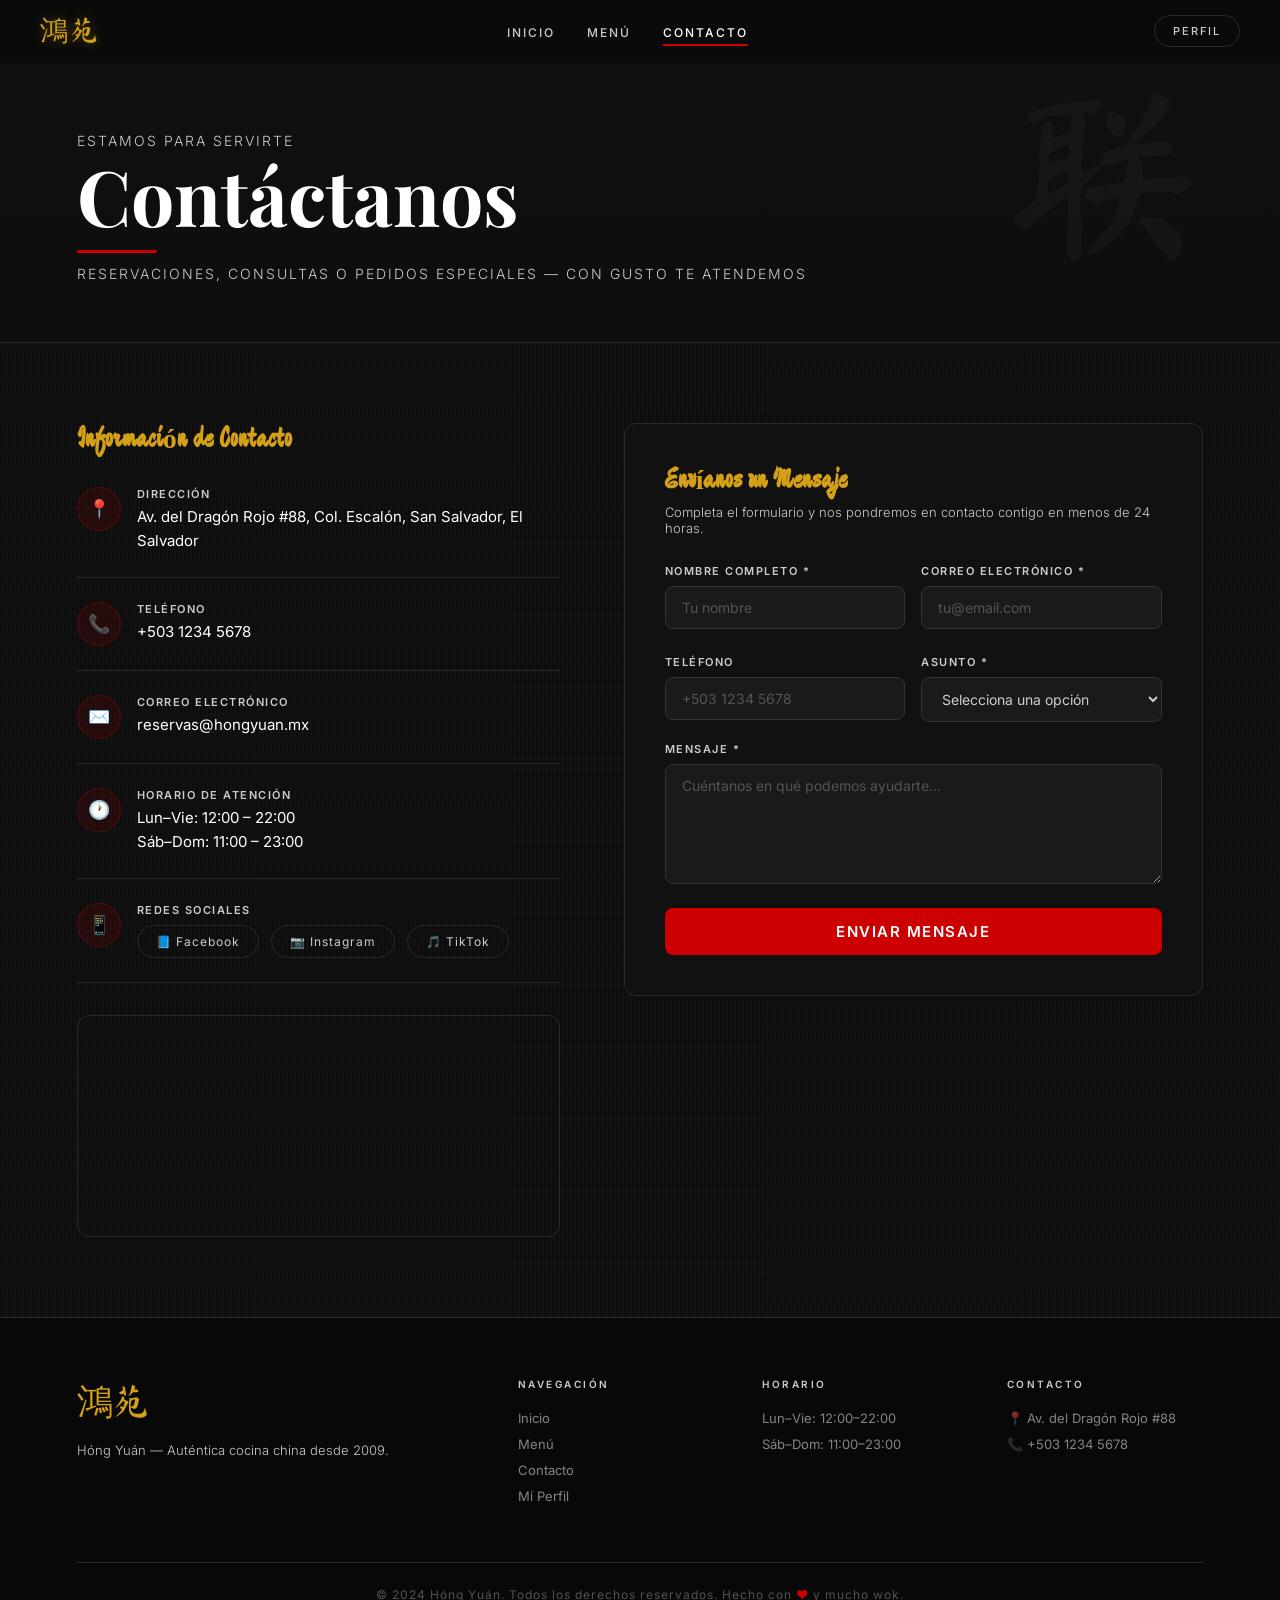
==== contacto.html @ 941974d9 "Add files via upload" ====
<!DOCTYPE html>
<html lang="es">

<head>
  <meta charset="UTF-8">
  <meta name="viewport" content="width=device-width, initial-scale=1.0">
  <title>Contacto — Hóng Yuán</title>
  <link rel="preconnect" href="https://fonts.googleapis.com">
  <link
    href="https://fonts.googleapis.com/css2?family=Ma+Shan+Zheng&family=Noto+Serif+SC:wght@300;400;600;700&display=swap"
    rel="stylesheet">
  <link rel="stylesheet" href="css/style.css">
  <style>
    .contacto-section {
      padding: 80px 6%;
    }

    .contacto-grid {
      display: grid;
      grid-template-columns: 1fr 1.2fr;
      gap: 64px;
      align-items: start;
    }

    /* Columna info */
    .info-col h3 {
      font-family: var(--font-titulo);
      font-size: 28px;
      color: var(--color-dorado);
      margin-bottom: 32px;
    }

    .info-item {
      display: flex;
      align-items: flex-start;
      gap: 16px;
      margin-bottom: 24px;
      padding-bottom: 24px;
      border-bottom: 1px solid var(--color-gris-borde);
    }

    .info-item:last-of-type {
      border-bottom: none;
    }

    .info-icon {
      width: 44px;
      height: 44px;
      border-radius: 50%;
      background: rgba(204, 0, 0, 0.12);
      border: 1px solid rgba(204, 0, 0, 0.3);
      display: flex;
      align-items: center;
      justify-content: center;
      font-size: 18px;
      flex-shrink: 0;
    }

    .info-item-text p {
      margin: 0;
    }

    .info-item-text p:first-child {
      font-size: 11px;
      letter-spacing: 1.5px;
      text-transform: uppercase;
      color: var(--color-gris-claro);
      margin-bottom: 4px;
      font-weight: 600;
    }

    .info-item-text p:last-child {
      color: var(--color-blanco);
      font-size: 15px;
      line-height: 1.6;
    }

    .redes-sociales {
      display: flex;
      gap: 12px;
      margin-top: 8px;
    }

    .red-btn {
      padding: 8px 18px;
      border-radius: 50px;
      border: 1px solid var(--color-gris-borde);
      color: var(--color-gris-claro);
      text-decoration: none;
      font-size: 12px;
      letter-spacing: 1px;
      transition: var(--transicion);
      display: inline-flex;
      align-items: center;
      gap: 6px;
    }

    .red-btn:hover {
      border-color: var(--color-rojo);
      color: var(--color-rojo);
    }

    .mapa-wrap {
      margin-top: 32px;
      border-radius: var(--radio-tarjeta);
      overflow: hidden;
      border: 1px solid var(--color-gris-borde);
    }

    .mapa-wrap iframe {
      display: block;
      width: 100%;
      height: 220px;
      filter: grayscale(80%) invert(90%) hue-rotate(180deg);
    }

    /* Columna formulario */
    .form-col {
      background: #111;
      border-radius: var(--radio-tarjeta);
      padding: 40px;
      border: 1px solid var(--color-gris-borde);
    }

    .form-col h3 {
      font-family: var(--font-titulo);
      font-size: 28px;
      color: var(--color-dorado);
      margin-bottom: 8px;
    }

    .form-col>p {
      color: var(--color-gris-claro);
      font-size: 13px;
      margin-bottom: 28px;
      font-weight: 300;
    }

    .form-group {
      margin-bottom: 20px;
    }

    .form-group label {
      display: block;
      font-size: 11px;
      letter-spacing: 1.5px;
      text-transform: uppercase;
      color: var(--color-gris-claro);
      margin-bottom: 8px;
      font-weight: 600;
    }

    .form-group input,
    .form-group select,
    .form-group textarea {
      width: 100%;
      background: #1a1a1a;
      border: 1px solid #333;
      color: var(--color-blanco);
      border-radius: 8px;
      padding: 12px 16px;
      font-size: 14px;
      font-family: var(--font-body);
      transition: border-color 0.3s ease;
      outline: none;
    }

    .form-group input:focus,
    .form-group select:focus,
    .form-group textarea:focus {
      border-color: var(--color-rojo);
      box-shadow: 0 0 0 3px rgba(204, 0, 0, 0.1);
    }

    .form-group input::placeholder,
    .form-group textarea::placeholder {
      color: rgba(255, 255, 255, 0.25);
    }

    .form-group select {
      color: var(--color-gris-claro);
      cursor: pointer;
    }

    .form-group select option {
      background: #1a1a1a;
    }

    .form-group textarea {
      resize: vertical;
      min-height: 120px;
    }

    .error-msg {
      color: var(--color-rojo);
      font-size: 12px;
      margin-top: 6px;
      display: block;
      font-weight: 400;
    }

    .form-row {
      display: grid;
      grid-template-columns: 1fr 1fr;
      gap: 16px;
    }

    .btn-enviar {
      width: 100%;
      padding: 14px;
      background: var(--color-rojo);
      color: white;
      border: none;
      border-radius: 8px;
      font-size: 15px;
      font-family: var(--font-body);
      font-weight: 600;
      cursor: pointer;
      letter-spacing: 1.5px;
      text-transform: uppercase;
      transition: background 0.3s, transform 0.2s;
    }

    .btn-enviar:hover {
      background: var(--color-rojo-hover);
      transform: translateY(-1px);
    }

    .btn-enviar:disabled {
      opacity: 0.6;
      cursor: not-allowed;
      transform: none;
    }

    /* Mensaje éxito */
    #exito-msg {
      display: none;
      flex-direction: column;
      align-items: center;
      justify-content: center;
      min-height: 300px;
      text-align: center;
      gap: 16px;
    }

    .exito-card span {
      font-size: 60px;
    }

    .exito-card h3 {
      font-family: var(--font-titulo);
      font-size: 32px;
      color: var(--color-dorado);
      margin: 12px 0 8px;
    }

    .exito-card p {
      color: var(--color-gris-claro);
      font-size: 15px;
      line-height: 1.6;
    }

    .exito-card .btn-volver {
      display: inline-block;
      margin-top: 20px;
      padding: 12px 32px;
      border: 1px solid var(--color-gris-borde);
      color: var(--color-gris-claro);
      text-decoration: none;
      border-radius: 50px;
      font-size: 13px;
      letter-spacing: 1px;
      transition: var(--transicion);
    }

    .exito-card .btn-volver:hover {
      border-color: var(--color-rojo);
      color: var(--color-rojo);
    }

    @media (max-width: 768px) {
      .contacto-grid {
        grid-template-columns: 1fr;
      }

      .form-row {
        grid-template-columns: 1fr;
      }

      .form-col {
        padding: 28px 20px;
      }
    }
  </style>
</head>

<body>

  <!-- LOADER -->
  <div id="loader">
    <div class="loader-symbol">联</div>
  </div>

  <!-- NAVBAR -->
  <nav id="navbar">
    <div class="nav-logo">
      <a href="index.html" class="nav-logo-text">鴻苑</a>
    </div>
    <ul class="nav-links">
      <li><a href="index.html">Inicio</a></li>
      <li><a href="menu.html">Menú</a></li>
      <li><a href="contacto.html" class="active">Contacto</a></li>
    </ul>
    <div class="nav-right">
      <a href="perfil.html" class="nav-perfil">Perfil</a>
      <button class="hamburger" id="hamburger">☰</button>
    </div>
  </nav>

  <!-- BANNER -->
  <section class="page-banner" data-symbol="联">
    <p class="section-subtitulo">Estamos para servirte</p>
    <h2>Contáctanos</h2>
    <p>Reservaciones, consultas o pedidos especiales — con gusto te atendemos</p>
  </section>

  <!-- CONTACTO -->
  <section class="contacto-section">
    <div class="contacto-grid">

      <!-- COLUMNA IZQUIERDA -->
      <div class="info-col fade-in-left">
        <h3>Información de Contacto</h3>

        <div class="info-item">
          <div class="info-icon">📍</div>
          <div class="info-item-text">
            <p>Dirección</p>
            <p>Av. del Dragón Rojo #88, Col. Escalón, San Salvador, El Salvador</p>
          </div>
        </div>

        <div class="info-item">
          <div class="info-icon">📞</div>
          <div class="info-item-text">
            <p>Teléfono</p>
            <p>+503 1234 5678</p>
          </div>
        </div>

        <div class="info-item">
          <div class="info-icon">✉️</div>
          <div class="info-item-text">
            <p>Correo Electrónico</p>
            <p>reservas@hongyuan.mx</p>
          </div>
        </div>

        <div class="info-item">
          <div class="info-icon">🕐</div>
          <div class="info-item-text">
            <p>Horario de Atención</p>
            <p>Lun–Vie: 12:00 – 22:00<br>Sáb–Dom: 11:00 – 23:00</p>
          </div>
        </div>

        <div class="info-item">
          <div class="info-icon">📱</div>
          <div class="info-item-text">
            <p>Redes Sociales</p>
            <div class="redes-sociales">
              <a href="#" class="red-btn">📘 Facebook</a>
              <a href="#" class="red-btn">📷 Instagram</a>
              <a href="#" class="red-btn">🎵 TikTok</a>
            </div>
          </div>
        </div>

        <div class="mapa-wrap">
          <iframe
            src="https://www.google.com/maps/embed?pb=!1m18!1m12!1m3!1d30706.071064688!2d-89.2404!3d13.6929!2m3!1f0!2f0!3f0!3m2!1i1024!2i768!4f13.1!3m3!1m2!1s0x8f6330017a0dab7f%3A0x1f5a7b8b3e3e3e3e!2sSan%20Salvador%2C%20El%20Salvador!5e0!3m2!1ses!2ssv!4v1700000000000!5m2!1ses!2ssv"
            style="border:0;" allowfullscreen="" loading="lazy" referrerpolicy="no-referrer-when-downgrade"
            title="Ubicación Hóng Yuán — San Salvador">
          </iframe>
        </div>
      </div>

      <!-- COLUMNA DERECHA: FORMULARIO -->
      <div class="form-col fade-in-right">
        <h3>Envíanos un Mensaje</h3>
        <p>Completa el formulario y nos pondremos en contacto contigo en menos de 24 horas.</p>

        <form id="form-contacto">
          <div class="form-row">
            <div class="form-group">
              <label for="nombre">Nombre Completo *</label>
              <input type="text" id="nombre" placeholder="Tu nombre">
              <span class="error-msg" id="error-nombre"></span>
            </div>
            <div class="form-group">
              <label for="email">Correo Electrónico *</label>
              <input type="email" id="email" placeholder="tu@email.com">
              <span class="error-msg" id="error-email"></span>
            </div>
          </div>

          <div class="form-row">
            <div class="form-group">
              <label for="telefono">Teléfono</label>
              <input type="tel" id="telefono" placeholder="+503 1234 5678">
            </div>
            <div class="form-group">
              <label for="asunto">Asunto *</label>
              <select id="asunto">
                <option value="" disabled selected>Selecciona una opción</option>
                <option value="reservacion">🍽 Reservación</option>
                <option value="pedido">📦 Pedido Especial</option>
                <option value="informacion">ℹ️ Información General</option>
                <option value="otro">💬 Otro</option>
              </select>
            </div>
          </div>

          <div class="form-group">
            <label for="mensaje">Mensaje *</label>
            <textarea id="mensaje" placeholder="Cuéntanos en qué podemos ayudarte..."></textarea>
            <span class="error-msg" id="error-mensaje"></span>
          </div>

          <button type="submit" class="btn-enviar">Enviar Mensaje</button>
        </form>

        <div id="exito-msg">
          <div class="exito-card">
            <span>🏮</span>
            <h3>¡Mensaje enviado!</h3>
            <p>Gracias por contactarnos.<br>Nos pondremos en contacto contigo muy pronto.</p>
            <a href="index.html" class="btn-volver">← Volver al inicio</a>
          </div>
        </div>
      </div>

    </div>
  </section>

  <!-- FOOTER -->
  <footer>
    <div class="footer-grid">
      <div class="footer-brand">
        <span class="footer-logo-text">鴻苑</span>
        <p>Hóng Yuán — Auténtica cocina china desde 2009.</p>
      </div>
      <div class="footer-col">
        <h4>Navegación</h4>
        <a href="index.html">Inicio</a>
        <a href="menu.html">Menú</a>
        <a href="contacto.html">Contacto</a>
        <a href="perfil.html">Mi Perfil</a>
      </div>
      <div class="footer-col">
        <h4>Horario</h4>
        <a href="#">Lun–Vie: 12:00–22:00</a>
        <a href="#">Sáb–Dom: 11:00–23:00</a>
      </div>
      <div class="footer-col">
        <h4>Contacto</h4>
        <a href="#">📍 Av. del Dragón Rojo #88</a>
        <a href="#">📞 +503 1234 5678</a>
      </div>
    </div>
    <div class="footer-bottom">
      <p>© 2024 Hóng Yuán. Todos los derechos reservados. Hecho con <span>♥</span> y mucho wok.</p>
    </div>
  </footer>

  <script src="js/main.js"></script>
  <script src="js/contacto.js"></script>
  <script>
    window.addEventListener('load', () => {
      const loader = document.getElementById('loader');
      loader.style.opacity = '0';
      setTimeout(() => loader.remove(), 600);
    });
  </script>
</body>

</html>
---- css/style.css ----
@import url('https://fonts.googleapis.com/css2?family=Ma+Shan+Zheng&family=Playfair+Display:ital,wght@0,400;0,600;0,700;0,900;1,400;1,600&family=Inter:wght@300;400;500;600&display=swap');

:root {
  --color-bg:          #0d0d0d;
  --color-bg-card:     #1a1a1a;
  --color-bg-navbar:   rgba(10, 10, 10, 0.92);
  --color-rojo:        #CC0000;
  --color-rojo-hover:  #e60000;
  --color-dorado:      #D4A017;
  --color-blanco:      #FFFFFF;
  --color-gris-claro:  #CCCCCC;
  --color-gris-borde:  #2a2a2a;
  --font-titulo:       'Ma Shan Zheng', cursive;
  --font-body:         'Inter', sans-serif;
  --font-display:      'Playfair Display', serif;
  --radio-tarjeta:     12px;
  --sombra-tarjeta:    0 4px 20px rgba(0,0,0,0.5);
  --transicion:        all 0.3s ease;
}

*, *::before, *::after { box-sizing: border-box; margin: 0; padding: 0; }

html { scroll-behavior: smooth; }

body {
  font-family: var(--font-body);
  font-size: 15px;
  background-color: var(--color-bg);
  color: var(--color-blanco);
  background-image:
    repeating-linear-gradient(90deg, transparent, transparent 2px, rgba(255,255,255,0.015) 2px, rgba(255,255,255,0.015) 4px),
    repeating-linear-gradient(0deg, transparent, transparent 8px, rgba(255,255,255,0.01) 8px, rgba(255,255,255,0.01) 9px);
  min-height: 100vh;
}

/* ──────────── LOADER ──────────── */
#loader {
  position: fixed; inset: 0; background: #0d0d0d; z-index: 9999;
  display: flex; align-items: center; justify-content: center;
  transition: opacity 0.6s ease;
}
.loader-symbol {
  font-family: var(--font-titulo); font-size: 80px;
  color: var(--color-rojo);
  animation: pulse 1s ease-in-out infinite;
}
@keyframes pulse {
  0%, 100% { transform: scale(1); opacity: 1; }
  50% { transform: scale(1.15); opacity: 0.7; }
}

/* ──────────── NAVBAR ──────────── */
#navbar {
  position: fixed; top: 0; width: 100%; z-index: 1000;
  background: var(--color-bg-navbar);
  backdrop-filter: blur(10px);
  padding: 12px 40px;
  display: flex; align-items: center; justify-content: space-between;
  transition: var(--transicion);
  border-bottom: 1px solid transparent;
}
#navbar.scrolled {
  background: #0a0a0a;
  box-shadow: 0 2px 20px rgba(0,0,0,0.6);
  border-bottom-color: var(--color-gris-borde);
}
.nav-logo a {
  display: flex; align-items: center;
}
.nav-logo-text {
  font-family: var(--font-titulo);
  font-size: 28px;
  color: var(--color-dorado);
  text-decoration: none;
  letter-spacing: 2px;
  text-shadow: 0 0 12px rgba(212,160,23,0.4);
  transition: opacity 0.3s ease;
}
.nav-logo-text:hover { opacity: 0.8; }
.nav-links {
  list-style: none; display: flex; gap: 32px; align-items: center;
}
.nav-links a {
  color: var(--color-gris-claro);
  text-decoration: none;
  font-family: var(--font-body);
  font-size: 12px;
  font-weight: 500;
  letter-spacing: 2px;
  text-transform: uppercase;
  transition: color 0.3s ease;
  padding-bottom: 4px;
  border-bottom: 2px solid transparent;
}
.nav-links a:hover, .nav-links a.active {
  color: var(--color-blanco);
  border-bottom-color: var(--color-rojo);
}
.nav-right { display: flex; align-items: center; gap: 16px; }
.nav-perfil {
  color: var(--color-gris-claro);
  text-decoration: none;
  font-family: var(--font-body);
  font-size: 11px;
  font-weight: 500;
  letter-spacing: 2px;
  text-transform: uppercase;
  padding: 8px 18px;
  border: 1px solid var(--color-gris-borde);
  border-radius: 50px;
  transition: var(--transicion);
}
.nav-perfil:hover {
  border-color: var(--color-rojo);
  color: var(--color-rojo);
}
.hamburger {
  display: none; background: none; border: none;
  color: var(--color-blanco); font-size: 22px; cursor: pointer;
}

/* ──────────── HERO ──────────── */
#hero {
  height: 100vh; position: relative; overflow: hidden;
}
.hero-img {
  width: 100%; height: 100%; object-fit: cover; position: absolute; top: 0; left: 0;
}
.hero-overlay {
  position: absolute; inset: 0;
  background: linear-gradient(to right, rgba(0,0,0,0.82) 40%, rgba(0,0,0,0.3) 100%);
  z-index: 1;
}
.hero-content {
  position: absolute; bottom: 20%; left: 6%; z-index: 2;
}
.hero-titulo {
  font-family: var(--font-display);
  font-size: clamp(60px, 8vw, 100px);
  color: var(--color-blanco);
  text-shadow: 2px 2px 12px rgba(0,0,0,0.8);
  line-height: 1.1;
  margin-bottom: 12px;
}
.hero-subtitulo {
  font-size: clamp(11px, 1.5vw, 13px);
  color: var(--color-gris-claro);
  font-family: var(--font-body);
  letter-spacing: 4px;
  text-transform: uppercase;
  margin-bottom: 36px;
  font-weight: 400;
}
.hero-deco {
  display: flex; align-items: center; gap: 12px; margin-bottom: 36px;
}
.hero-deco-line {
  width: 50px; height: 1px; background: var(--color-dorado);
}
.hero-deco-symbol {
  color: var(--color-dorado); font-size: 18px;
}
.btn-menu-hero {
  display: inline-block; padding: 14px 42px;
  background: rgba(255,255,255,0.1);
  border: 2px solid white;
  color: var(--color-blanco);
  border-radius: 50px;
  font-weight: 500;
  font-family: var(--font-body);
  font-size: 12px;
  letter-spacing: 3px;
  text-transform: uppercase;
  text-decoration: none;
  backdrop-filter: blur(4px);
  transition: var(--transicion);
}
.btn-menu-hero:hover {
  background: var(--color-rojo);
  border-color: var(--color-rojo);
  transform: translateY(-2px);
  box-shadow: 0 8px 24px rgba(204,0,0,0.4);
}
.hero-scroll-hint {
  position: absolute; bottom: 40px; left: 50%; transform: translateX(-50%);
  z-index: 2; display: flex; flex-direction: column; align-items: center; gap: 8px;
  color: rgba(255,255,255,0.4); font-size: 11px; letter-spacing: 2px;
  text-transform: uppercase; animation: floatDown 2s ease-in-out infinite;
}
@keyframes floatDown {
  0%, 100% { transform: translateX(-50%) translateY(0); }
  50% { transform: translateX(-50%) translateY(8px); }
}

/* ──────────── SECCIONES GENERALES ──────────── */
.section { padding: 90px 6%; }
.section-titulo {
  font-family: var(--font-display);
  font-size: clamp(32px, 4vw, 50px);
  color: var(--color-blanco);
  margin-bottom: 16px;
}
.section-titulo::after {
  content: '';
  display: block; width: 60px; height: 3px;
  background: var(--color-rojo);
  margin-top: 10px; border-radius: 2px;
}
.section-subtitulo {
  font-size: 11px; 
  font-family: var(--font-body);
  letter-spacing: 4px; text-transform: uppercase;
  margin-bottom: 8px; font-weight: 500;
  color: var(--color-dorado);
}

/* ──────────── HISTORIA ──────────── */
.historia-section { background: var(--color-bg); }
.historia-grid {
  display: grid; grid-template-columns: 1fr 1fr; gap: 60px; align-items: center;
}
.historia-texto p {
  color: var(--color-gris-claro); line-height: 1.9; font-size: 15px;
  font-weight: 300; margin-bottom: 20px;
}
.historia-img-wrap {
  position: relative; border-radius: var(--radio-tarjeta); overflow: hidden;
  box-shadow: var(--sombra-tarjeta);
}
.historia-img-wrap img {
  width: 100%; aspect-ratio: 4/3; object-fit: cover; display: block;
}
.historia-img-wrap::before {
  content: ''; position: absolute; inset: 0;
  border: 2px solid rgba(212,160,23,0.3);
  border-radius: var(--radio-tarjeta); z-index: 1; pointer-events: none;
}
.historia-badge {
  position: absolute; bottom: 20px; left: 20px; z-index: 2;
  background: rgba(13,13,13,0.85); backdrop-filter: blur(8px);
  border: 1px solid var(--color-gris-borde); border-radius: 8px;
  padding: 12px 16px;
}
.historia-badge span {
  font-family: var(--font-titulo); font-size: 32px; color: var(--color-rojo);
  display: block; line-height: 1;
}
.historia-badge p { font-size: 11px; color: var(--color-gris-claro); letter-spacing: 1px; margin: 0; }
.historia-stat { display: flex; gap: 40px; margin-top: 32px; }
.stat-item span { font-family: var(--font-display); font-size: 36px; color: var(--color-dorado); font-weight: 700; }
.stat-item p { font-size: 12px; color: var(--color-gris-claro); letter-spacing: 1px; text-transform: uppercase; margin: 0; }

/* ──────────── ESPECIALIDADES ──────────── */
.especialidades-section { background: #111; }
.especialidades-grid {
  display: grid; grid-template-columns: repeat(3, 1fr); gap: 24px;
  margin-top: 48px;
}

/* ──────────── TARJETAS ──────────── */
.card-platillo {
  background: var(--color-bg-card);
  border-radius: var(--radio-tarjeta);
  box-shadow: var(--sombra-tarjeta);
  overflow: hidden;
  transition: transform 0.3s ease, box-shadow 0.3s ease;
  display: flex; flex-direction: column;
  border: 1px solid var(--color-gris-borde);
}
.card-platillo:hover {
  transform: translateY(-6px);
  box-shadow: 0 8px 30px rgba(204,0,0,0.25);
  border-color: rgba(204,0,0,0.3);
}
.card-img-wrap {
  position: relative; overflow: hidden;
}
.card-img-wrap img {
  width: 100%; aspect-ratio: 4/3; object-fit: cover; display: block;
  transition: transform 0.4s ease;
}
.card-platillo:hover .card-img-wrap img { transform: scale(1.05); }
.card-body {
  padding: 18px 20px 22px; display: flex; flex-direction: column; gap: 8px; flex: 1;
}
.card-nombre {
  font-family: 'Playfair Display', serif;
  font-style: italic;
  font-size: 20px; color: var(--color-dorado);
  font-weight: 600;
}
.card-precio {
  color: var(--color-rojo); font-weight: 700; font-size: 18px; font-family: var(--font-body);
}
.card-desc {
  color: var(--color-gris-claro); font-size: 13px; line-height: 1.7;
  font-weight: 300;
}
.card-tag {
  display: inline-block; font-size: 10px; letter-spacing: 1px;
  text-transform: uppercase; color: var(--color-dorado);
  border: 1px solid rgba(212,160,23,0.4); border-radius: 50px;
  padding: 2px 10px; align-self: flex-start; margin-top: 4px;
}

/* ──────────── POR QUÉ ELEGIRNOS ──────────── */
.porque-section { background: var(--color-bg); }
.porque-grid {
  display: grid; grid-template-columns: repeat(2, 1fr); gap: 24px;
  margin-top: 48px;
}
.porque-card {
  background: #111;
  border: 1px solid var(--color-gris-borde);
  border-radius: var(--radio-tarjeta);
  padding: 36px 32px;
  transition: var(--transicion);
}
.porque-card:hover {
  border-color: rgba(204,0,0,0.4);
  box-shadow: 0 4px 24px rgba(204,0,0,0.1);
  transform: translateY(-4px);
}
.porque-icon { font-size: 40px; margin-bottom: 16px; display: block; }
.porque-card h3 {
  font-family: var(--font-display); font-size: 22px; color: var(--color-dorado);
  margin-bottom: 10px;
}
.porque-card p { color: var(--color-gris-claro); font-size: 14px; line-height: 1.7; font-weight: 300; }

/* ──────────── BANNER RESERVA ──────────── */
.reserva-section {
  position: relative; overflow: hidden;
  padding: 120px 6%; text-align: center;
}
.reserva-bg {
  position: absolute; inset: 0;
  background: url('https://images.unsplash.com/photo-1414235077428-338989a2e8c0?w=1600') center/cover no-repeat;
  filter: brightness(0.25);
}
.reserva-content { position: relative; z-index: 2; }
.reserva-content h2 {
  font-family: var(--font-display); font-size: clamp(36px, 5vw, 64px);
  margin-bottom: 16px; color: var(--color-blanco);
}
.reserva-content p {
  color: var(--color-gris-claro); font-size: 16px; margin-bottom: 40px;
  font-weight: 300; letter-spacing: 1px;
}
.reserva-btns { display: flex; gap: 16px; justify-content: center; flex-wrap: wrap; }
.btn-reserva-solid {
  padding: 14px 40px; background: var(--color-rojo); color: white;
  border: 2px solid var(--color-rojo); border-radius: 50px;
  font-size: 12px; font-weight: 600; letter-spacing: 3px; text-transform: uppercase;
  text-decoration: none; transition: var(--transicion); font-family: var(--font-body);
}
.btn-reserva-solid:hover {
  background: var(--color-rojo-hover);
  box-shadow: 0 6px 20px rgba(204,0,0,0.5);
  transform: translateY(-2px);
}
.btn-reserva-outline {
  padding: 14px 40px; background: transparent; color: white;
  border: 2px solid white; border-radius: 50px;
  font-size: 12px; font-weight: 600; letter-spacing: 3px; text-transform: uppercase;
  text-decoration: none; transition: var(--transicion); font-family: var(--font-body);
}
.btn-reserva-outline:hover {
  background: rgba(255,255,255,0.1);
  transform: translateY(-2px);
}

/* ──────────── FOOTER ──────────── */
footer {
  background: #080808;
  border-top: 1px solid var(--color-gris-borde);
  padding: 60px 6% 30px;
}
.footer-grid {
  display: grid; grid-template-columns: 2fr 1fr 1fr 1fr; gap: 48px; margin-bottom: 48px;
}
.footer-brand .footer-logo-text {
  font-family: var(--font-titulo); font-size: 36px; color: var(--color-dorado);
  margin-bottom: 12px; display: block;
}
.footer-brand p { color: var(--color-gris-claro); font-size: 13px; line-height: 1.7; font-weight: 300; }
.footer-col h4 {
  font-family: var(--font-body);
  font-size: 10px; letter-spacing: 2.5px; text-transform: uppercase;
  color: var(--color-gris-claro); margin-bottom: 20px; font-weight: 600;
}
.footer-col a {
  display: block; color: rgba(255,255,255,0.5); text-decoration: none;
  font-size: 13px; margin-bottom: 10px; transition: color 0.3s;
}
.footer-col a:hover { color: var(--color-rojo); }
.footer-bottom {
  border-top: 1px solid var(--color-gris-borde);
  padding-top: 24px; text-align: center;
  color: rgba(255,255,255,0.3); font-size: 12px; letter-spacing: 1px;
}
.footer-bottom span { color: var(--color-rojo); }

/* ──────────── ANIMACIONES SCROLL ──────────── */
.fade-in {
  opacity: 0; transform: translateY(40px); transition: opacity 0.7s ease, transform 0.7s ease;
}
.fade-in.visible { opacity: 1; transform: translateY(0); }
.fade-in-left {
  opacity: 0; transform: translateX(-40px); transition: opacity 0.7s ease, transform 0.7s ease;
}
.fade-in-left.visible { opacity: 1; transform: translateX(0); }
.fade-in-right {
  opacity: 0; transform: translateX(40px); transition: opacity 0.7s ease, transform 0.7s ease;
}
.fade-in-right.visible { opacity: 1; transform: translateX(0); }
.fade-in-delay-1 { transition-delay: 0.1s; }
.fade-in-delay-2 { transition-delay: 0.2s; }
.fade-in-delay-3 { transition-delay: 0.3s; }

/* ──────────── PAGE BANNER ──────────── */
.page-banner {
  padding: 120px 6% 60px;
  background: linear-gradient(to bottom, #111 0%, var(--color-bg) 100%);
  border-bottom: 1px solid var(--color-gris-borde);
  position: relative; overflow: hidden;
}
.page-banner::before {
  content: attr(data-symbol);
  position: absolute; right: 6%; top: 50%; transform: translateY(-50%);
  font-family: var(--font-titulo); font-size: 200px;
  color: rgba(255,255,255,0.03); line-height: 1; pointer-events: none;
}
.page-banner h2 {
  font-family: var(--font-display); font-size: clamp(48px, 6vw, 80px);
  color: var(--color-blanco); line-height: 1;
}
.page-banner h2::after {
  content: ''; display: block; width: 80px; height: 3px;
  background: var(--color-rojo); margin-top: 16px; border-radius: 2px;
}
.page-banner p {
  color: var(--color-gris-claro); font-size: 14px; letter-spacing: 2px;
  text-transform: uppercase; margin-top: 12px; font-weight: 300;
}

/* ──────────── RESPONSIVE ──────────── */
@media (max-width: 1024px) {
  .especialidades-grid { grid-template-columns: repeat(2, 1fr); }
  .historia-grid { grid-template-columns: 1fr; }
  .footer-grid { grid-template-columns: 1fr 1fr; }
  .porque-grid { grid-template-columns: 1fr 1fr; }
}

@media (max-width: 768px) {
  #navbar { padding: 12px 20px; }
  .nav-links {
    display: none; flex-direction: column; position: absolute;
    top: 100%; left: 0; width: 100%; background: #0a0a0a;
    padding: 20px; gap: 0; border-bottom: 1px solid var(--color-gris-borde);
  }
  .nav-links li a { display: block; padding: 14px 0; border-bottom: 1px solid var(--color-gris-borde); }
  .nav-links a { border-bottom: none; }
  .nav-links.open { display: flex; }
  .hamburger { display: block; }
  .hero-titulo { font-size: 48px; }
  .hero-content { left: 5%; bottom: 15%; }
  .section { padding: 60px 5%; }
  .especialidades-grid { grid-template-columns: 1fr; }
  .porque-grid { grid-template-columns: 1fr; }
  .footer-grid { grid-template-columns: 1fr; gap: 32px; }
  .historia-stat { flex-wrap: wrap; gap: 24px; }
  .nav-logo-text { font-size: 22px; }
}
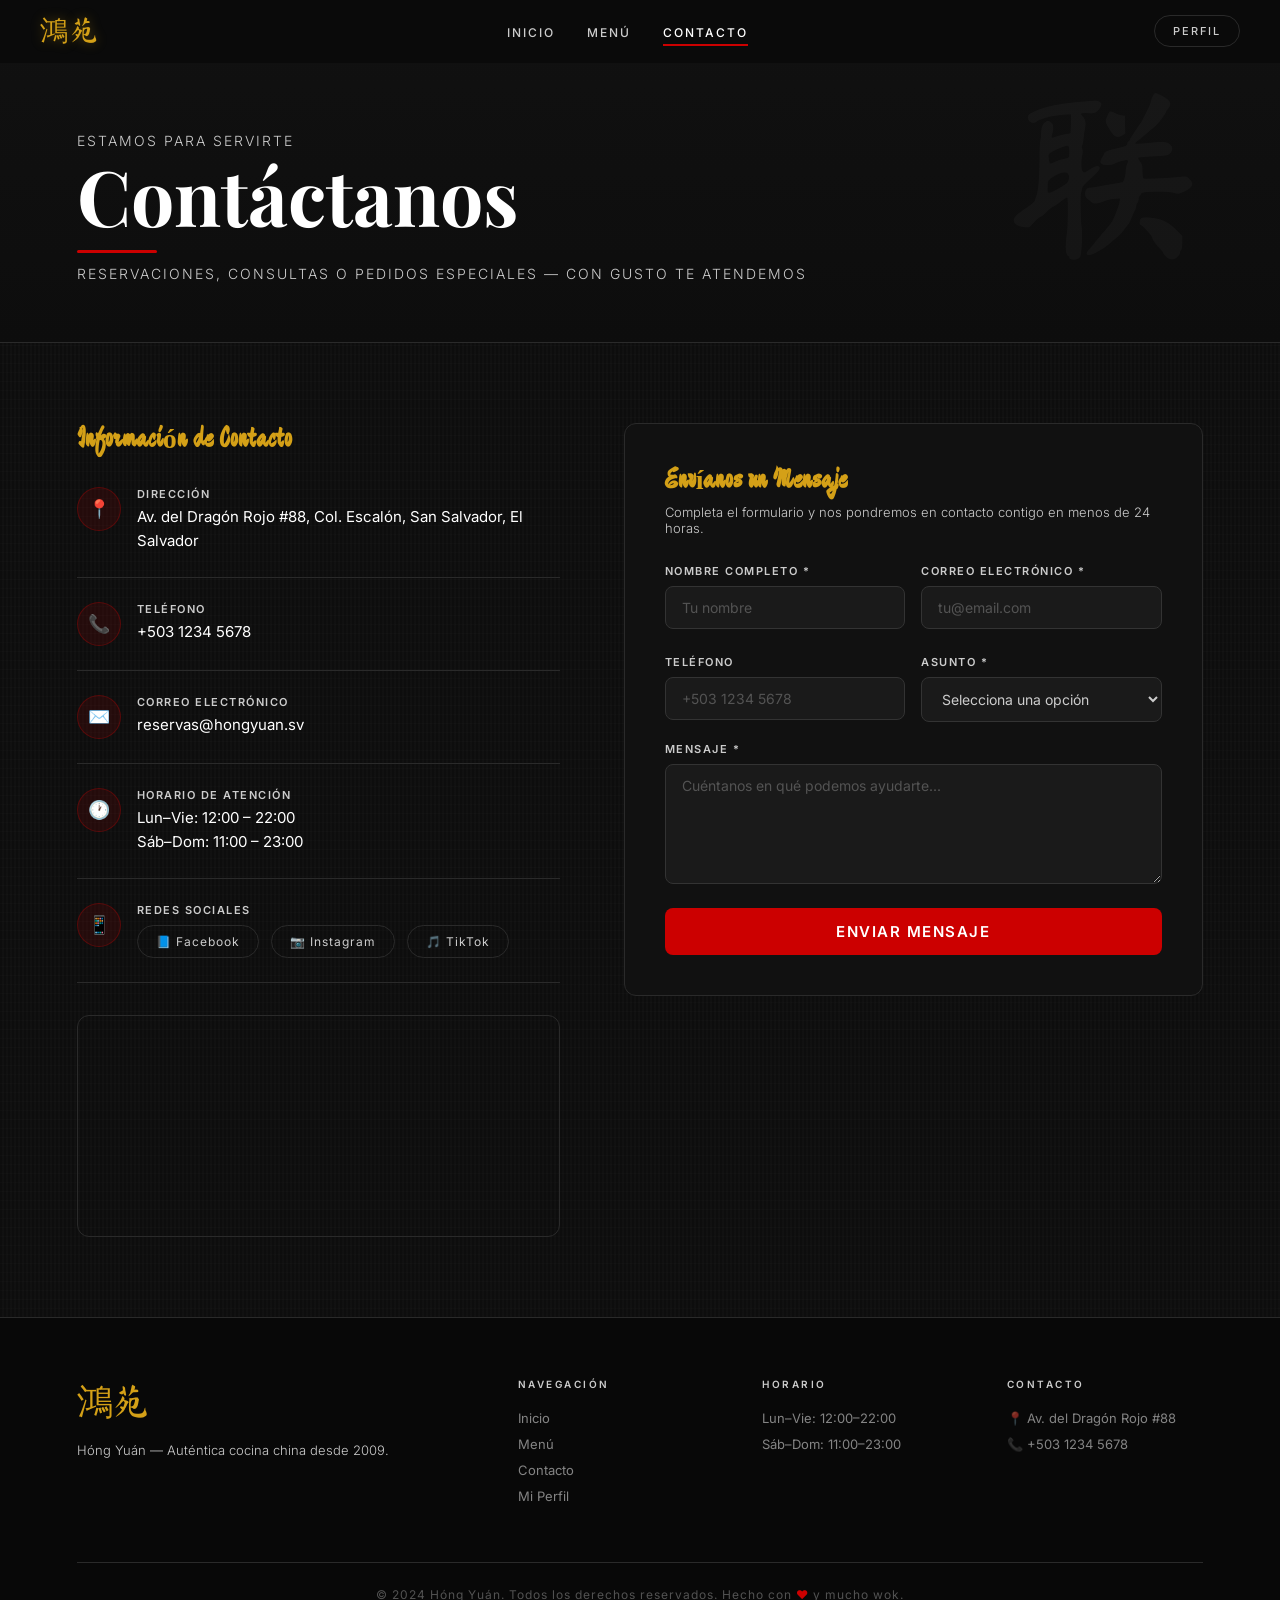
==== commit 31ddd531: "Update contacto.html" ====
--- a/contacto.html
+++ b/contacto.html
@@ -352,7 +352,7 @@
           <div class="info-icon">✉️</div>
           <div class="info-item-text">
             <p>Correo Electrónico</p>
-            <p>reservas@hongyuan.mx</p>
+            <p>reservas@hongyuan.sv</p>
           </div>
         </div>
 
@@ -484,4 +484,4 @@
   </script>
 </body>
 
-</html>+</html>
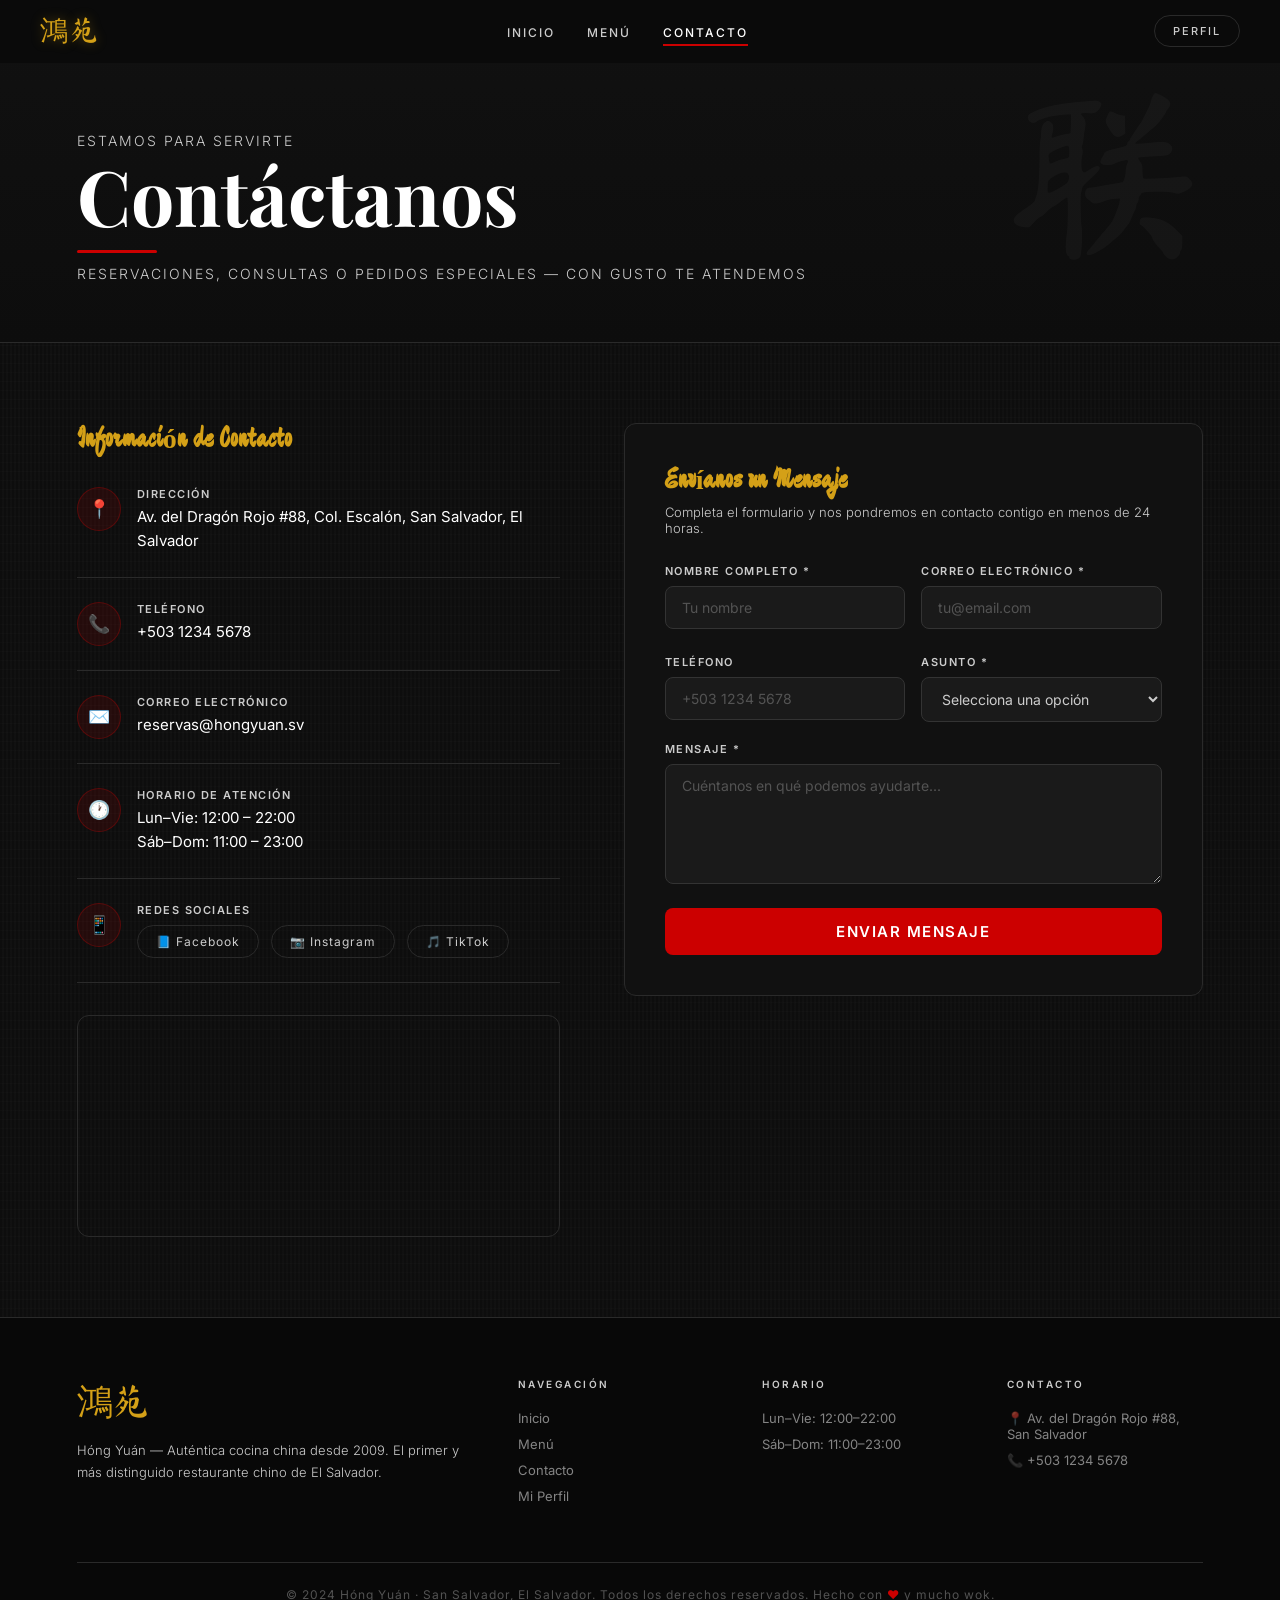
==== commit 25ecaaaf: "Add files via upload" ====
--- a/contacto.html
+++ b/contacto.html
@@ -448,7 +448,8 @@
     <div class="footer-grid">
       <div class="footer-brand">
         <span class="footer-logo-text">鴻苑</span>
-        <p>Hóng Yuán — Auténtica cocina china desde 2009.</p>
+        <p>Hóng Yuán — Auténtica cocina china desde 2009. El primer y más distinguido restaurante chino de El Salvador.
+        </p>
       </div>
       <div class="footer-col">
         <h4>Navegación</h4>
@@ -464,12 +465,13 @@
       </div>
       <div class="footer-col">
         <h4>Contacto</h4>
-        <a href="#">📍 Av. del Dragón Rojo #88</a>
+        <a href="#">📍 Av. del Dragón Rojo #88, San Salvador</a>
         <a href="#">📞 +503 1234 5678</a>
       </div>
     </div>
     <div class="footer-bottom">
-      <p>© 2024 Hóng Yuán. Todos los derechos reservados. Hecho con <span>♥</span> y mucho wok.</p>
+      <p>© 2024 Hóng Yuán · San Salvador, El Salvador. Todos los derechos reservados. Hecho con <span>♥</span> y mucho
+        wok.</p>
     </div>
   </footer>
 
@@ -484,4 +486,4 @@
   </script>
 </body>
 
-</html>
+</html>
